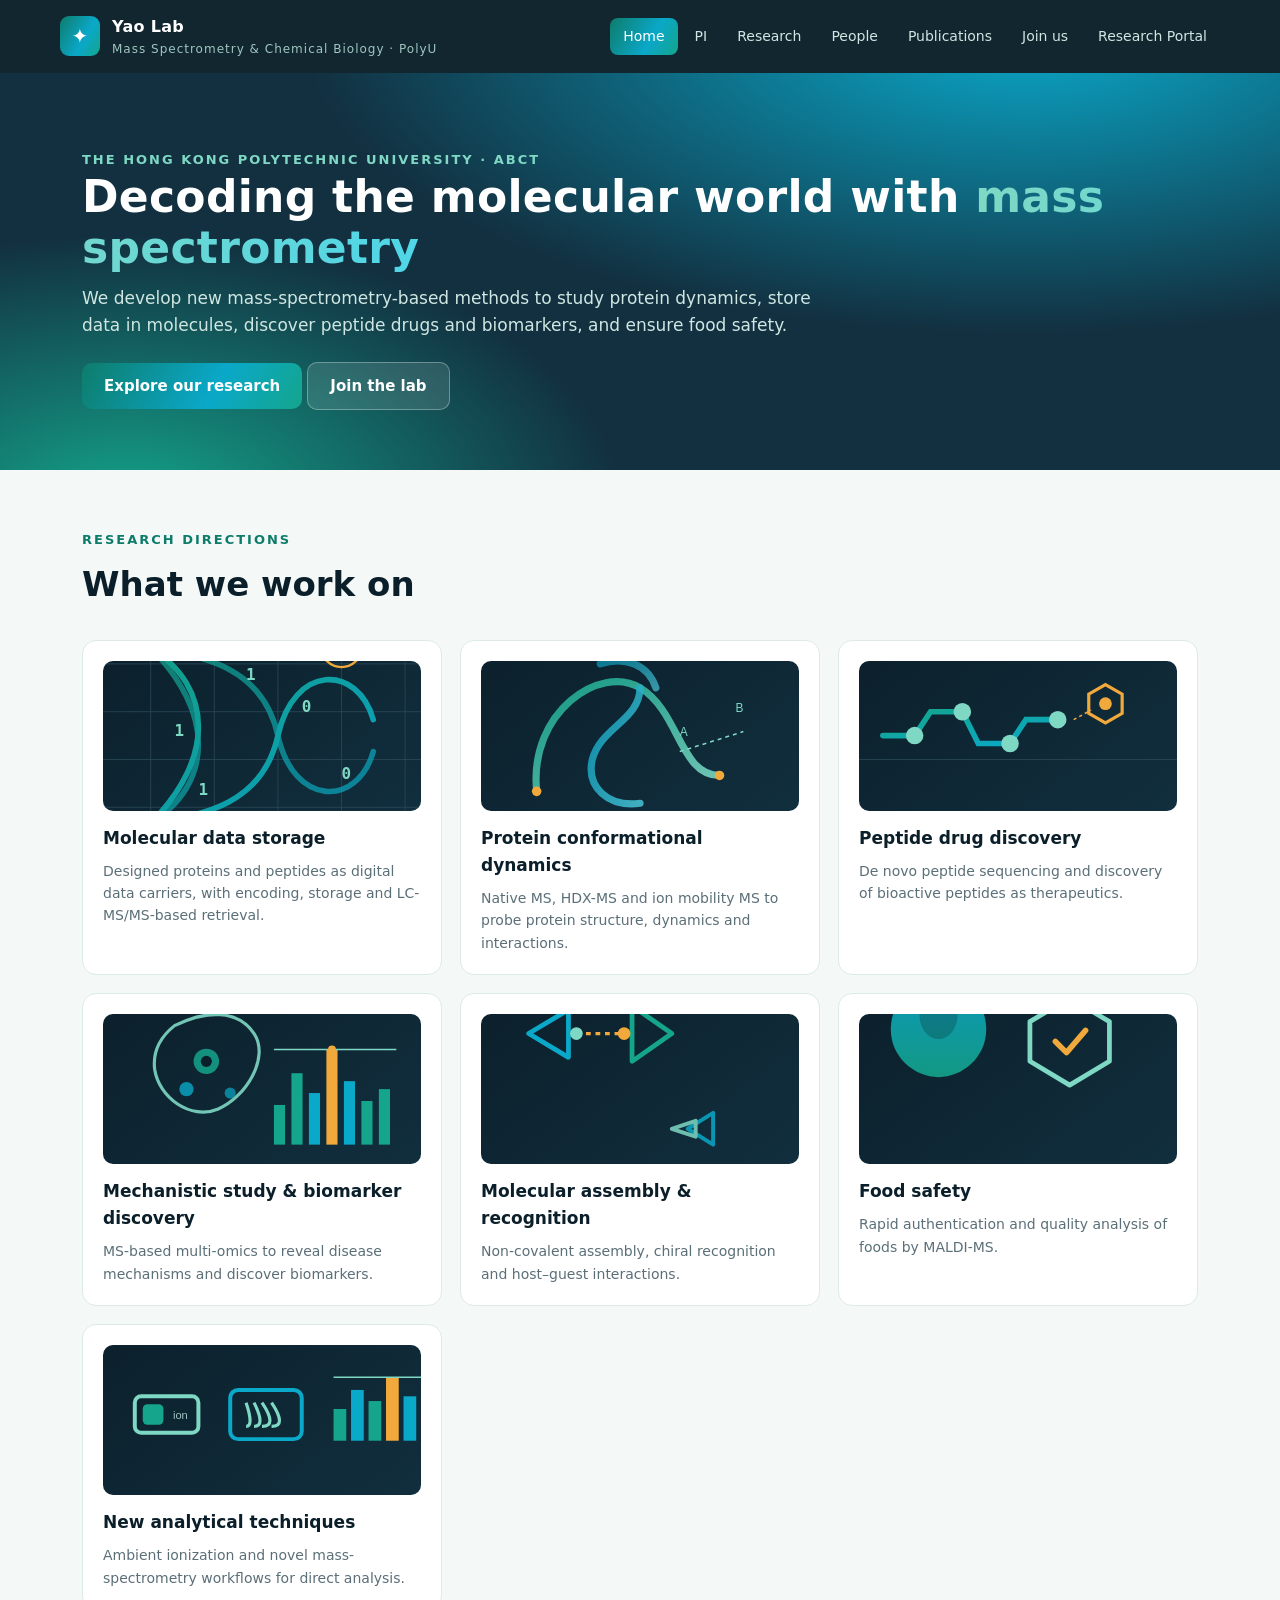
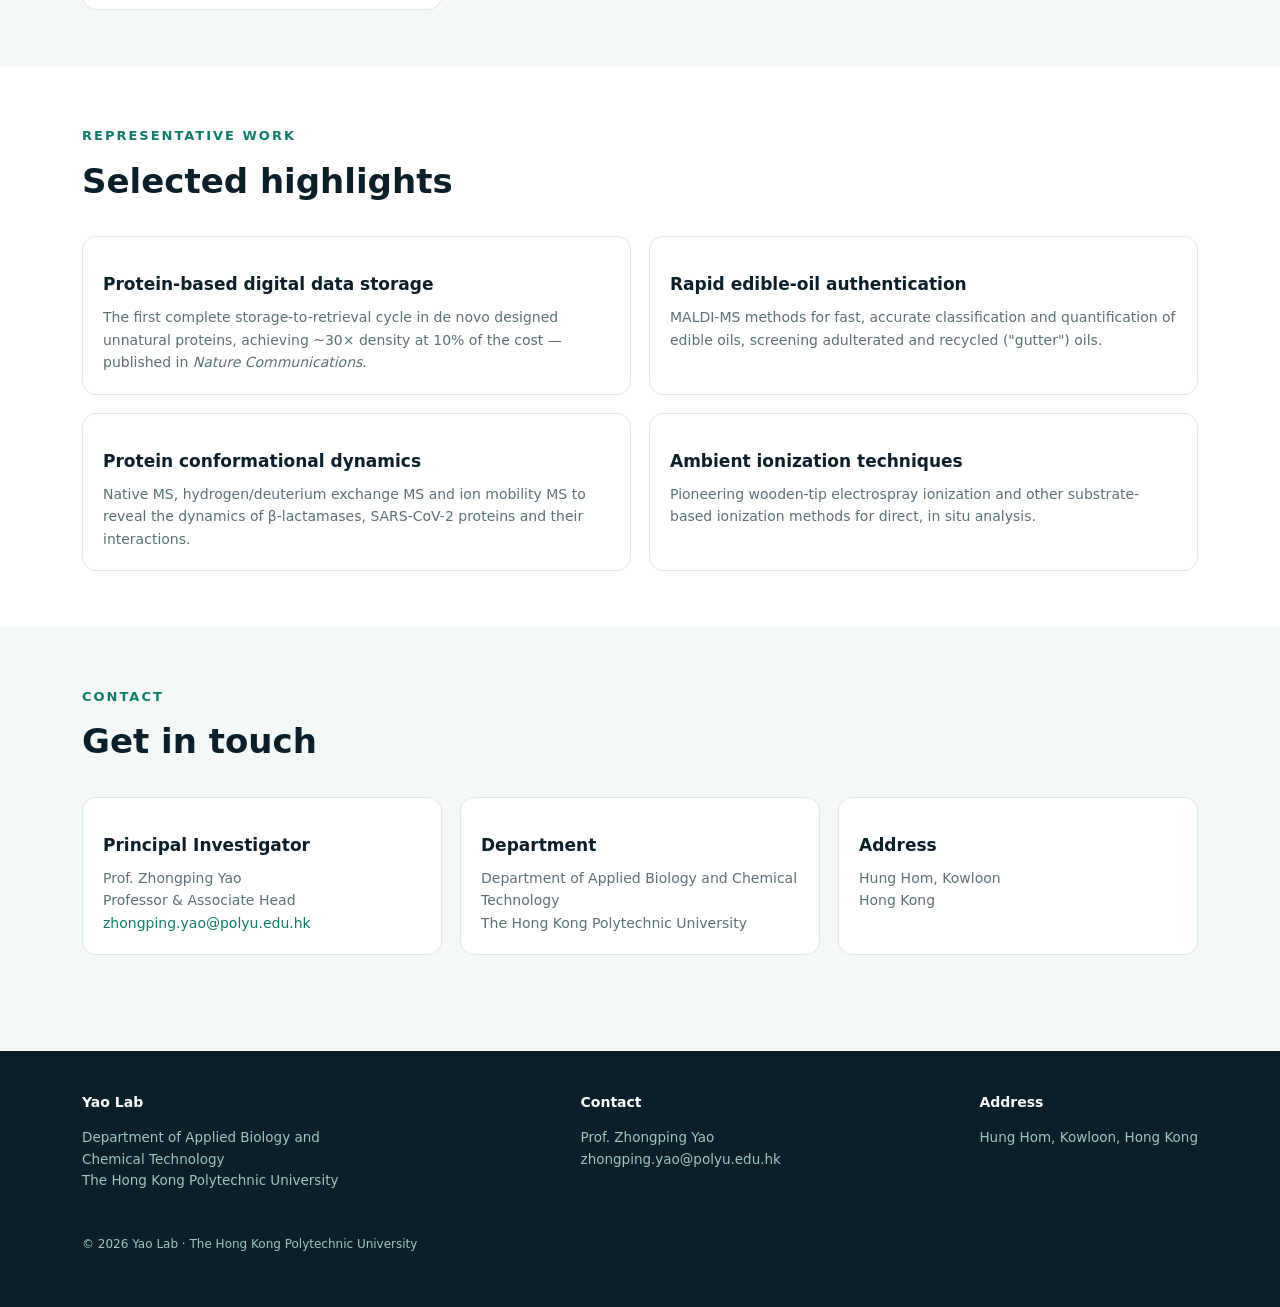
==== index.html @ 65d8ea74 "Initial commit: Yao Lab group website Static site with 7 pages (Home, PI, Research, People, Publicat" ====
<!DOCTYPE html>
<html lang="en">
<head>
<meta charset="UTF-8">
<meta name="viewport" content="width=device-width, initial-scale=1.0">
<title>Yao Lab — Mass Spectrometry &amp; Chemical Biology | PolyU</title>
<meta name="description" content="Research group of Prof. Zhongping Yao, Department of Applied Biology and Chemical Technology, The Hong Kong Polytechnic University.">
<link rel="stylesheet" href="assets/style.css">
</head>
<body>
<header class="site-header">
  <div class="wrap nav">
    <a class="brand" href="index.html">
      <span class="logo">✦</span>
      <span>Yao Lab<span class="sub">Mass Spectrometry &amp; Chemical Biology · PolyU</span></span>
    </a>
    <button class="nav-toggle" aria-label="Menu">☰</button>
    <nav class="nav-links">
      <a href="index.html">Home</a>
      <a href="pi.html">PI</a>
      <a href="research.html">Research</a>
      <a href="people.html">People</a>
      <a href="publications.html">Publications</a>
      <a href="join.html">Join us</a>
      <a href="portal.html">Research Portal</a>
    </nav>
  </div>
</header>

<section class="hero">
  <div class="wrap">
    <p class="sec-head" style="margin:0"><span class="kicker" style="color:#7fd8c4">The Hong Kong Polytechnic University · ABCT</span></p>
    <h1>Decoding the molecular world with <span>mass spectrometry</span></h1>
    <p>We develop new mass-spectrometry-based methods to study protein dynamics, store data in molecules, discover peptide drugs and biomarkers, and ensure food safety.</p>
    <a class="btn" href="research.html">Explore our research</a>
    <a class="btn ghost" href="join.html">Join the lab</a>
  </div>
</section>

<section>
  <div class="wrap">
    <div class="sec-head">
      <span class="kicker">Research directions</span>
      <h2>What we work on</h2>
    </div>
    <div class="grid g3" id="topics"></div>
  </div>
</section>

<section style="background:#fff">
  <div class="wrap">
    <div class="sec-head">
      <span class="kicker">Representative work</span>
      <h2>Selected highlights</h2>
    </div>
    <div class="grid g2">
      <div class="card">
        <h3>Protein-based digital data storage</h3>
        <p>The first complete storage-to-retrieval cycle in de novo designed unnatural proteins, achieving ~30× density at 10% of the cost — published in <em>Nature Communications</em>.</p>
      </div>
      <div class="card">
        <h3>Rapid edible-oil authentication</h3>
        <p>MALDI-MS methods for fast, accurate classification and quantification of edible oils, screening adulterated and recycled ("gutter") oils.</p>
      </div>
      <div class="card">
        <h3>Protein conformational dynamics</h3>
        <p>Native MS, hydrogen/deuterium exchange MS and ion mobility MS to reveal the dynamics of β-lactamases, SARS-CoV-2 proteins and their interactions.</p>
      </div>
      <div class="card">
        <h3>Ambient ionization techniques</h3>
        <p>Pioneering wooden-tip electrospray ionization and other substrate-based ionization methods for direct, in situ analysis.</p>
      </div>
    </div>
  </div>
</section>

<section>
  <div class="wrap">
    <div class="sec-head">
      <span class="kicker">Contact</span>
      <h2>Get in touch</h2>
    </div>
    <div class="grid g3">
      <div class="card">
        <h3>Principal Investigator</h3>
        <p>Prof. Zhongping Yao<br>
          Professor &amp; Associate Head<br>
          <a href="mailto:zhongping.yao@polyu.edu.hk">zhongping.yao@polyu.edu.hk</a></p>
      </div>
      <div class="card">
        <h3>Department</h3>
        <p>Department of Applied Biology and Chemical Technology<br>The Hong Kong Polytechnic University</p>
      </div>
      <div class="card">
        <h3>Address</h3>
        <p>Hung Hom, Kowloon<br>Hong Kong</p>
      </div>
    </div>
  </div>
</section>

<footer class="site-footer">
  <div class="wrap">
    <div class="col">
      <h4>Yao Lab</h4>
      <p>Department of Applied Biology and Chemical Technology<br>The Hong Kong Polytechnic University</p>
    </div>
    <div class="col">
      <h4>Contact</h4>
      <p>Prof. Zhongping Yao<br><a href="mailto:zhongping.yao@polyu.edu.hk">zhongping.yao@polyu.edu.hk</a></p>
    </div>
    <div class="col">
      <h4>Address</h4>
      <p>Hung Hom, Kowloon, Hong Kong</p>
    </div>
  </div>
  <div class="wrap" style="margin-top:18px;justify-content:flex-start"><p style="font-size:12px">© <span class="year"></span> Yao Lab · The Hong Kong Polytechnic University</p></div>
</footer>

<script src="assets/main.js"></script>
<script>
const TOPICS = [
  {img:"assets/img/molecular-data-storage.svg", t:"Molecular data storage", d:"Designed proteins and peptides as digital data carriers, with encoding, storage and LC-MS/MS-based retrieval."},
  {img:"assets/img/protein-dynamics.svg", t:"Protein conformational dynamics", d:"Native MS, HDX-MS and ion mobility MS to probe protein structure, dynamics and interactions."},
  {img:"assets/img/peptide-drug.svg", t:"Peptide drug discovery", d:"De novo peptide sequencing and discovery of bioactive peptides as therapeutics."},
  {img:"assets/img/biomarker.svg", t:"Mechanistic study & biomarker discovery", d:"MS-based multi-omics to reveal disease mechanisms and discover biomarkers."},
  {img:"assets/img/molecular-assembly.svg", t:"Molecular assembly & recognition", d:"Non-covalent assembly, chiral recognition and host–guest interactions."},
  {img:"assets/img/food-safety.svg", t:"Food safety", d:"Rapid authentication and quality analysis of foods by MALDI-MS."},
  {img:"assets/img/analytical-techniques.svg", t:"New analytical techniques", d:"Ambient ionization and novel mass-spectrometry workflows for direct analysis."}
];
document.getElementById('topics').innerHTML = TOPICS.map(x=>
  '<div class="card"><div class="icon"><img src="'+x.img+'" alt="'+x.t+'" style="width:100%;height:100%;object-fit:cover"></div><h3>'+x.t+'</h3><p>'+x.d+'</p></div>'
).join('');
</script>
</body>
</html>
---- assets/style.css ----
:root{
  --ink:#0b1f2a;
  --ink-2:#123040;
  --teal:#0e7c6b;
  --teal-2:#14a58c;
  --cyan:#0aa8c9;
  --mint:#7fd8c4;
  --bg:#f4f9f8;
  --card:#ffffff;
  --line:#dcebe7;
  --muted:#5b6f78;
  --accent:#f2a93b;
  --grad:linear-gradient(120deg,#0e7c6b 0%,#0aa8c9 60%,#14a58c 100%);
}
*{box-sizing:border-box}
html{scroll-behavior:smooth}
body{margin:0;font-family:"Inter","Segoe UI","PingFang SC","Microsoft YaHei",system-ui,-apple-system,sans-serif;color:var(--ink);background:var(--bg);line-height:1.6}
a{color:var(--teal);text-decoration:none}
a:hover{color:var(--teal-2)}
.wrap{max-width:1160px;margin:0 auto;padding:0 22px}

/* Header / nav */
.site-header{background:rgba(11,31,42,.97);color:#fff;position:sticky;top:0;z-index:50;backdrop-filter:blur(6px)}
.nav{display:flex;align-items:center;justify-content:space-between;gap:18px;padding:14px 0}
.brand{display:flex;align-items:center;gap:12px;color:#fff;font-weight:700;letter-spacing:.3px}
.brand .logo{width:40px;height:40px;border-radius:9px;background:var(--grad);display:grid;place-items:center;font-size:20px}
.brand .sub{display:block;font-weight:400;font-size:12px;color:#9fc6c0;letter-spacing:1px}
.nav-links{display:flex;gap:4px;flex-wrap:wrap;align-items:center}
.nav-links a{color:#cfe6e2;padding:7px 13px;border-radius:8px;font-size:14px;font-weight:500}
.nav-links a:hover{background:rgba(255,255,255,.08);color:#fff}
.nav-links a.active{background:var(--grad);color:#fff}
.nav-toggle{display:none;background:none;border:0;color:#fff;font-size:26px;cursor:pointer}

/* Hero */
.hero{position:relative;overflow:hidden;background:radial-gradient(1200px 500px at 80% -10%,#0aa8c9 0%,transparent 60%),radial-gradient(900px 500px at 10% 110%,#14a58c 0%,transparent 55%),var(--ink-2);color:#fff;padding:72px 0 60px}
.hero .wrap{position:relative;z-index:2}
.hero h1{font-size:clamp(28px,4vw,44px);margin:0 0 12px;line-height:1.15;letter-spacing:.3px}
.hero h1 span{background:linear-gradient(90deg,#7fd8c4,#4fd6e8);-webkit-background-clip:text;background-clip:text;color:transparent}
.hero p{max-width:760px;font-size:17px;color:#cfe6e2;margin:0 0 22px}
.btn{display:inline-block;background:var(--grad);color:#fff;padding:11px 22px;border-radius:10px;font-weight:600;font-size:15px}
.btn:hover{filter:brightness(1.06);color:#fff}
.btn.ghost{background:rgba(255,255,255,.12);border:1px solid rgba(255,255,255,.3)}
.hero-grid{position:absolute;inset:0;opacity:.18;pointer-events:none}

/* Sections */
section{padding:56px 0}
.sec-head{margin-bottom:28px}
.sec-head .kicker{color:var(--teal);font-weight:700;letter-spacing:2px;font-size:13px;text-transform:uppercase}
.sec-head h2{font-size:clamp(24px,3vw,34px);margin:6px 0 8px}
.sec-head p{color:var(--muted);max-width:720px}

/* Cards */
.grid{display:grid;gap:18px}
.g2{grid-template-columns:repeat(2,1fr)}
.g3{grid-template-columns:repeat(3,1fr)}
.g4{grid-template-columns:repeat(4,1fr)}
.card{background:var(--card);border:1px solid var(--line);border-radius:14px;padding:20px;transition:transform .15s,box-shadow .15s}
.card:hover{transform:translateY(-3px);box-shadow:0 12px 28px rgba(14,124,107,.10)}
.card h3{margin:14px 0 8px;font-size:17px}
.card p{color:var(--muted);font-size:14px;margin:0}
.card .icon{width:100%;height:150px;border-radius:10px;overflow:hidden;background:linear-gradient(135deg,#eaf6f3,#e7f4fa)}
.card .icon svg{width:100%;height:100%}
.tag{display:inline-block;font-size:12px;padding:3px 10px;border-radius:999px;background:#e7f4f0;color:var(--teal);font-weight:600}

/* Person cards */
.person{background:var(--card);border:1px solid var(--line);border-radius:14px;padding:18px;text-align:center}
.person .avatar{width:96px;height:96px;margin:0 auto 12px;border-radius:50%;background:linear-gradient(135deg,#0e7c6b,#0aa8c9);color:#fff;display:grid;place-items:center;font-size:30px;font-weight:700;overflow:hidden}
.person .avatar img{width:100%;height:100%;object-fit:cover}
.person h3{margin:0;font-size:15.5px}
.person .role{color:var(--teal);font-size:13px;font-weight:600;margin:3px 0 8px}
.person .bio{color:var(--muted);font-size:13px;margin-bottom:10px}
.person .meta a{display:inline-block;font-size:12.5px;margin:0 4px}

/* Publications list */
.pub{border-left:3px solid var(--teal);padding:10px 0 10px 18px;margin-bottom:6px}
.pub .yr{color:var(--teal);font-weight:700;font-size:13px}
.pub .title{font-weight:600;font-size:15px;color:var(--ink)}
.pub .authors{color:var(--muted);font-size:13px}
.pub .j{font-size:13px;color:var(--muted);font-style:italic}
.pub .j b{color:var(--teal);font-style:normal}

/* Tables & forms */
table{width:100%;border-collapse:collapse}
th,td{padding:10px 12px;border-bottom:1px solid var(--line);text-align:left;font-size:14px}
th{color:var(--muted);font-weight:600;font-size:12.5px;text-transform:uppercase;letter-spacing:.5px}
.form-card{max-width:640px}
.field{margin-bottom:16px}
.field label{display:block;font-weight:600;font-size:13.5px;margin-bottom:6px}
.field input,.field textarea,.field select{width:100%;padding:10px 12px;border:1px solid var(--line);border-radius:9px;font-size:14px;font-family:inherit}
.field textarea{min-height:110px}

/* Portal gate */
.gate{max-width:560px;margin:40px auto;text-align:center;background:var(--card);border:1px solid var(--line);border-radius:18px;padding:44px 30px}
.gate .lock{font-size:46px;margin-bottom:10px}
.gate h2{margin:0 0 8px}
.gate p{color:var(--muted)}

/* Footer */
.site-footer{background:var(--ink);color:#9fc6c0;padding:40px 0;margin-top:40px}
.site-footer .wrap{display:flex;flex-wrap:wrap;gap:28px;justify-content:space-between}
.site-footer h4{color:#fff;margin:0 0 8px;font-size:14px}
.site-footer p,.site-footer a{font-size:13.5px;color:#9fc6c0}
.site-footer a:hover{color:#fff}
.site-footer .col{max-width:300px}

@media(max-width:820px){
  .g2,.g3,.g4{grid-template-columns:1fr}
  .nav-links{display:none;flex-direction:column;align-items:stretch;width:100%;padding:10px 0}
  .nav-links.open{display:flex}
  .nav-toggle{display:block}
}
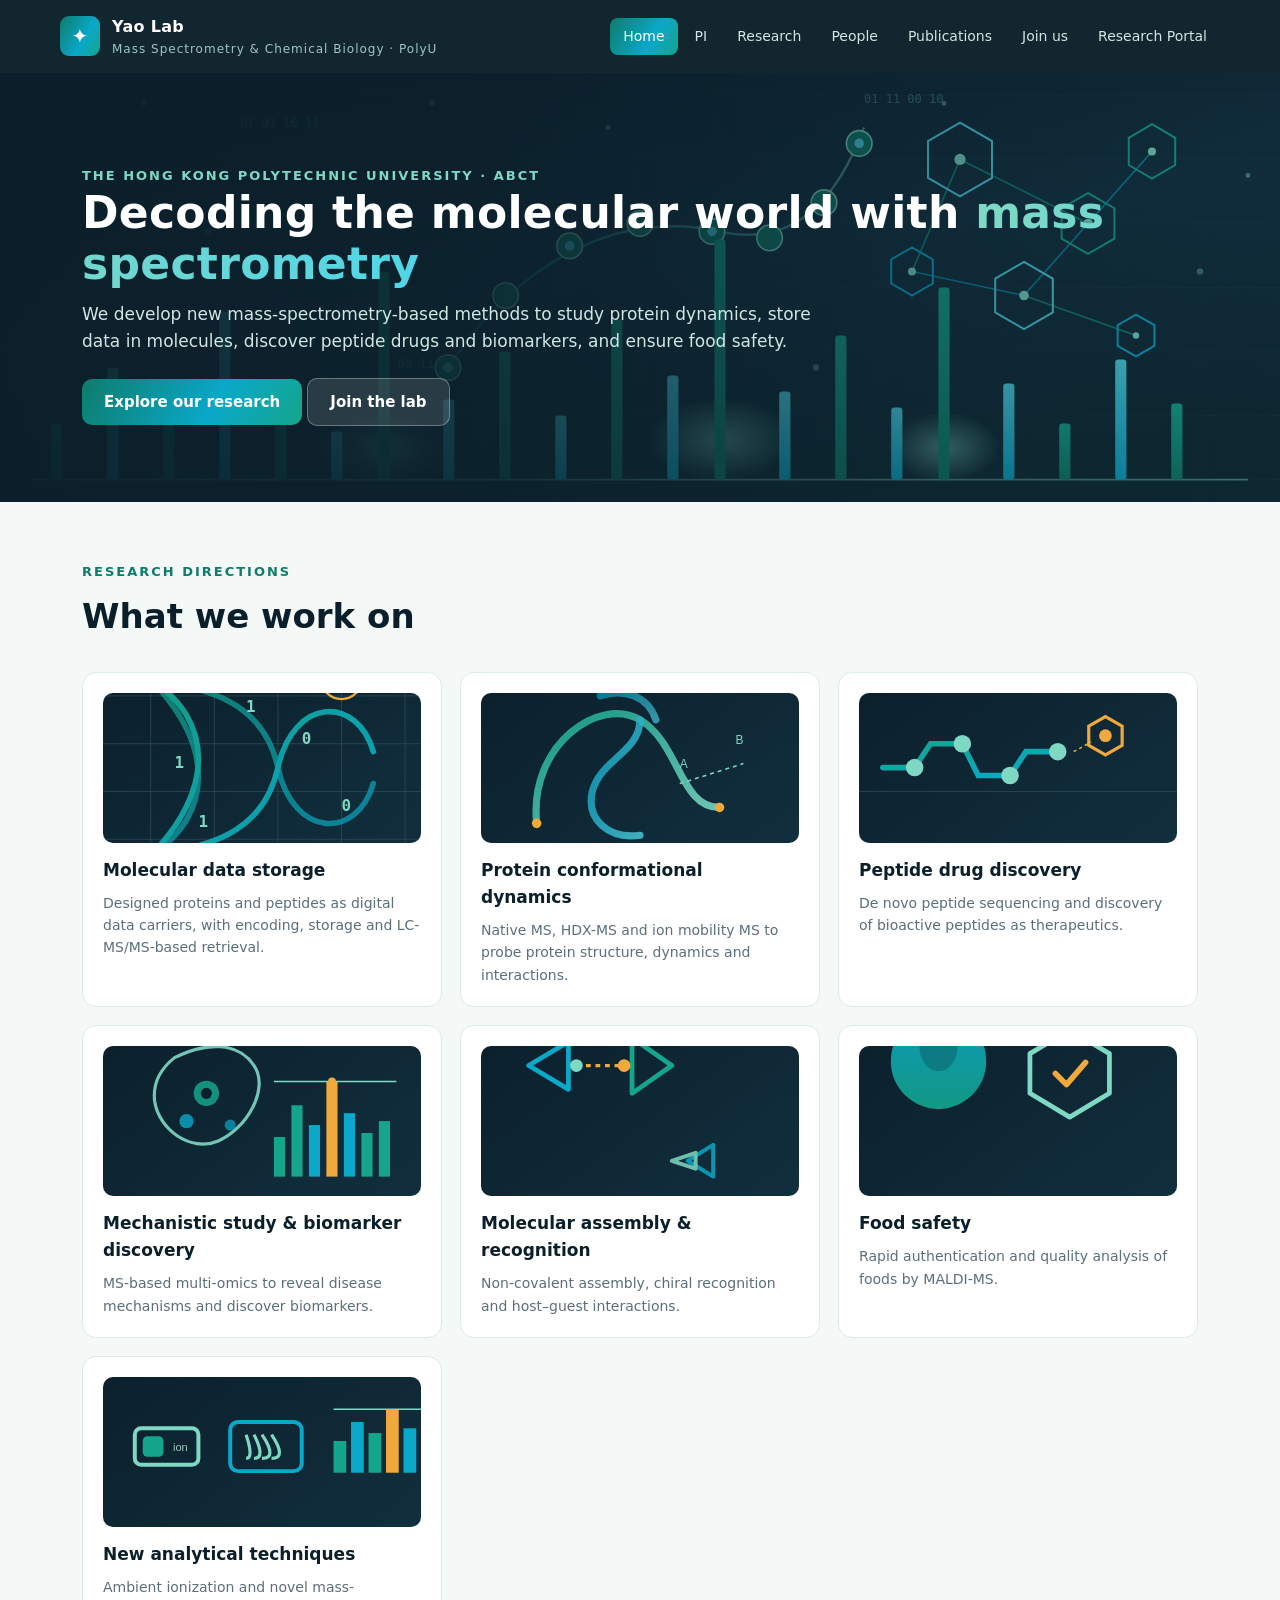
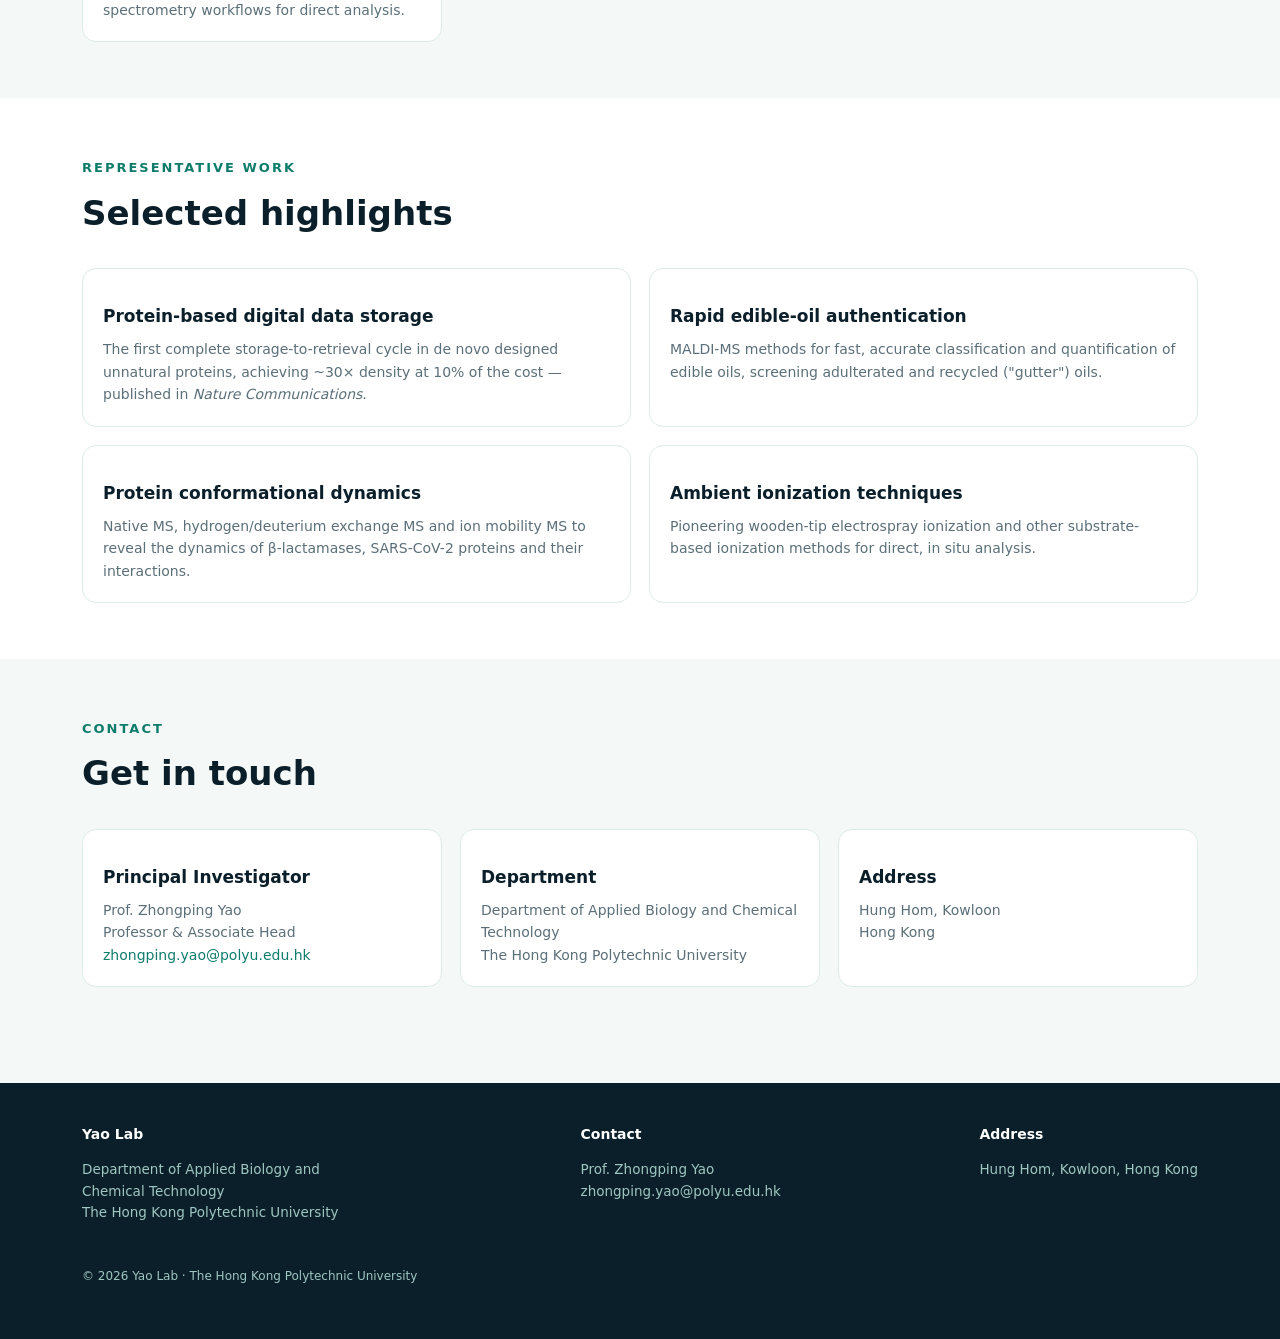
==== commit a81ca6ee: "Add hero banner, request-access form, and portal file management" ====
--- a/index.html
+++ b/index.html
@@ -28,6 +28,7 @@
 </header>
 
 <section class="hero">
+  <div class="hero-banner" aria-hidden="true"></div>
   <div class="wrap">
     <p class="sec-head" style="margin:0"><span class="kicker" style="color:#7fd8c4">The Hong Kong Polytechnic University · ABCT</span></p>
     <h1>Decoding the molecular world with <span>mass spectrometry</span></h1>
@@ -132,5 +133,6 @@
   '<div class="card"><div class="icon"><img src="'+x.img+'" alt="'+x.t+'" style="width:100%;height:100%;object-fit:cover"></div><h3>'+x.t+'</h3><p>'+x.d+'</p></div>'
 ).join('');
 </script>
+<script src="assets/identity.js"></script>
 </body>
 </html>
--- a/assets/style.css
+++ b/assets/style.css
@@ -32,7 +32,9 @@
 .nav-toggle{display:none;background:none;border:0;color:#fff;font-size:26px;cursor:pointer}
 
 /* Hero */
-.hero{position:relative;overflow:hidden;background:radial-gradient(1200px 500px at 80% -10%,#0aa8c9 0%,transparent 60%),radial-gradient(900px 500px at 10% 110%,#14a58c 0%,transparent 55%),var(--ink-2);color:#fff;padding:72px 0 60px}
+.hero{position:relative;overflow:hidden;background:var(--ink-2);color:#fff;padding:88px 0 76px}
+.hero-banner{position:absolute;inset:0;background:url('img/hero-banner.svg') center/cover no-repeat;pointer-events:none}
+.hero-banner::after{content:'';position:absolute;inset:0;background:linear-gradient(90deg,rgba(11,31,42,.95) 0%,rgba(11,31,42,.84) 38%,rgba(11,31,42,.42) 72%,rgba(11,31,42,.2) 100%)}
 .hero .wrap{position:relative;z-index:2}
 .hero h1{font-size:clamp(28px,4vw,44px);margin:0 0 12px;line-height:1.15;letter-spacing:.3px}
 .hero h1 span{background:linear-gradient(90deg,#7fd8c4,#4fd6e8);-webkit-background-clip:text;background-clip:text;color:transparent}
@@ -95,6 +97,16 @@
 .gate h2{margin:0 0 8px}
 .gate p{color:var(--muted)}
 
+/* Portal files */
+.fsection{margin-bottom:26px}
+.fsection h3{font-size:17px;margin:0 0 12px;color:var(--ink)}
+.fsection .fen{color:var(--muted);font-weight:400;font-size:.85em}
+.fitem{display:flex;align-items:center;gap:12px;flex-wrap:wrap;padding:12px 16px;border:1px solid var(--line);border-radius:10px;margin-bottom:8px;background:var(--card)}
+.fitem .ftitle{font-weight:600;color:var(--teal)}
+.fitem .fname{font-size:12px;color:var(--muted);background:#eef5f3;padding:2px 8px;border-radius:999px}
+.fitem .fdesc{width:100%;margin:4px 0 0;font-size:13px;color:var(--muted)}
+.fempty{color:var(--muted);font-size:13px}
+
 /* Footer */
 .site-footer{background:var(--ink);color:#9fc6c0;padding:40px 0;margin-top:40px}
 .site-footer .wrap{display:flex;flex-wrap:wrap;gap:28px;justify-content:space-between}
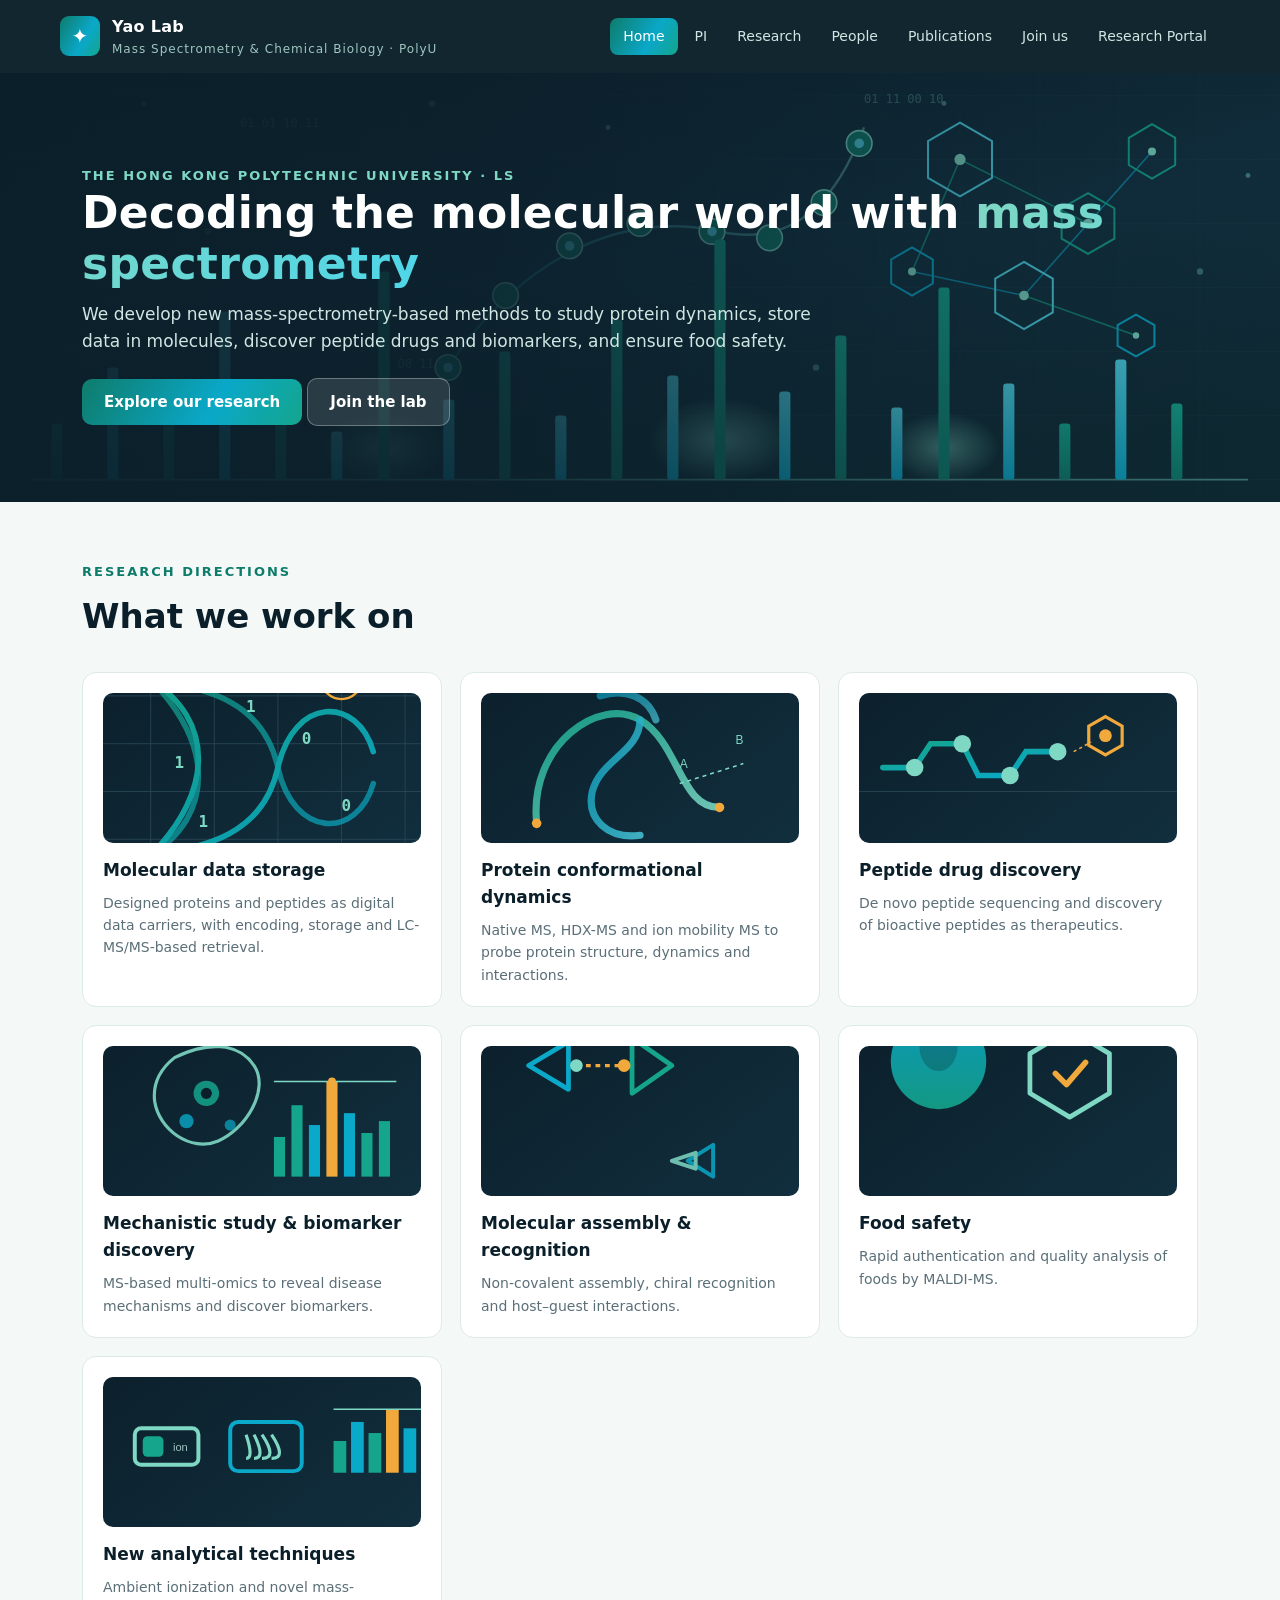
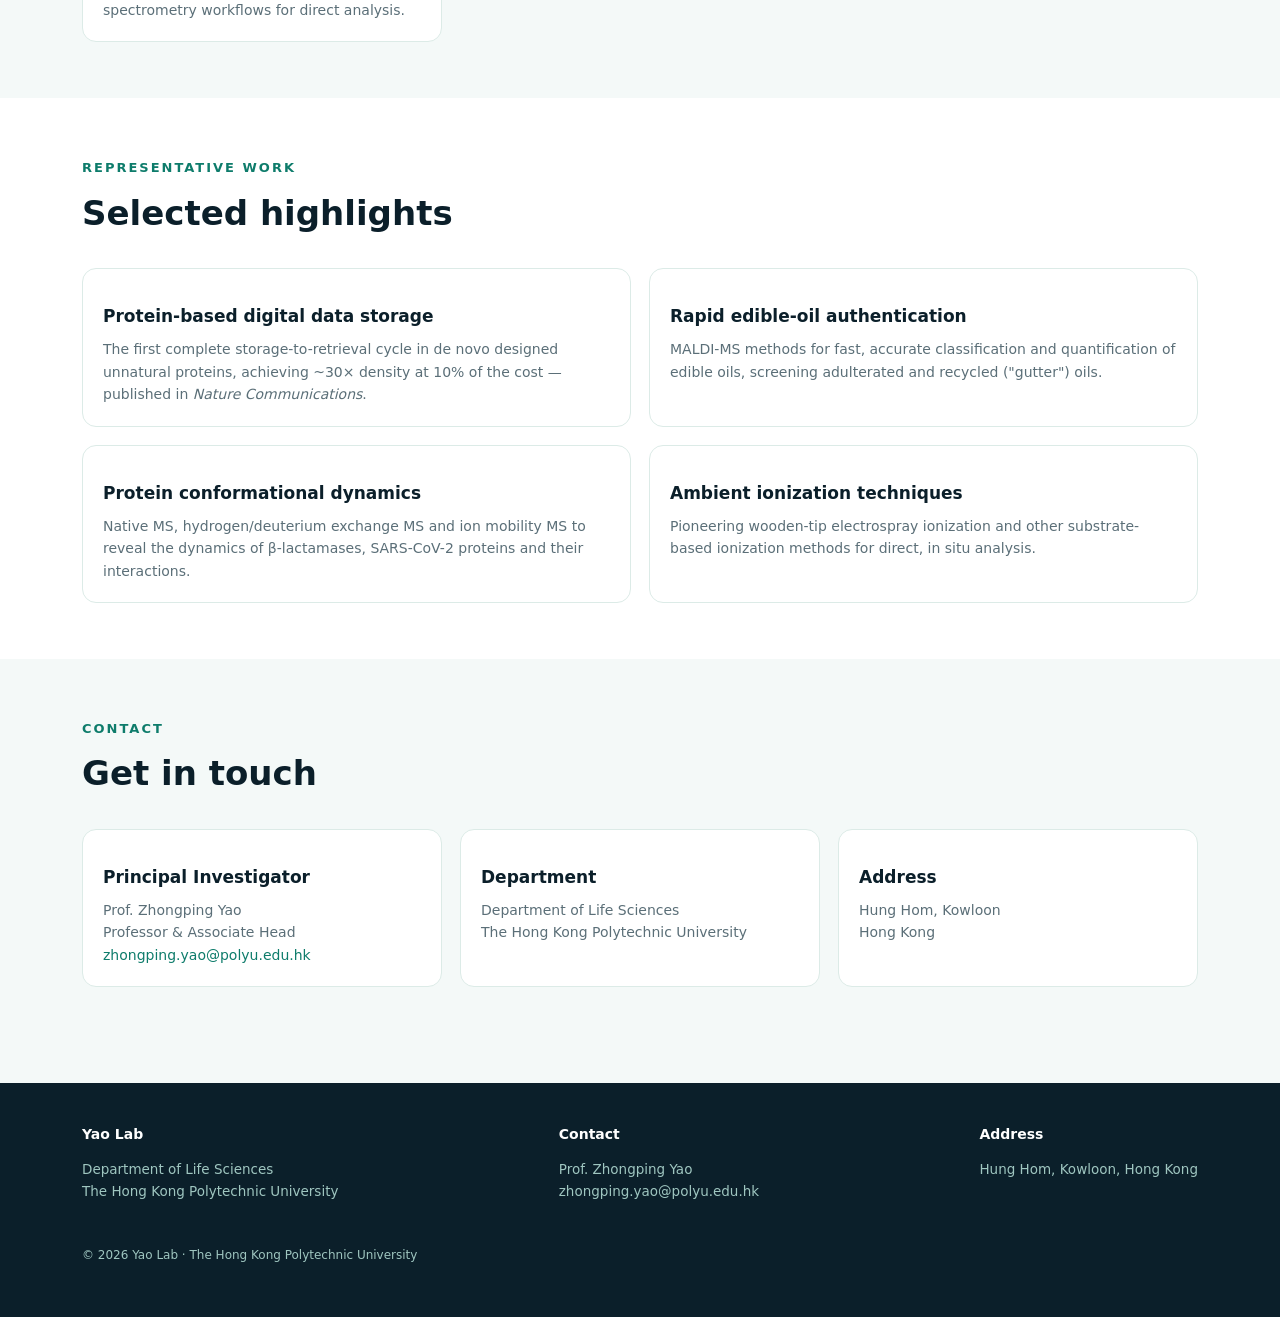
==== commit 6fd2a379: "Rename department to Life Sciences and link Google Scholar" ====
--- a/index.html
+++ b/index.html
@@ -4,7 +4,7 @@
 <meta charset="UTF-8">
 <meta name="viewport" content="width=device-width, initial-scale=1.0">
 <title>Yao Lab — Mass Spectrometry &amp; Chemical Biology | PolyU</title>
-<meta name="description" content="Research group of Prof. Zhongping Yao, Department of Applied Biology and Chemical Technology, The Hong Kong Polytechnic University.">
+<meta name="description" content="Research group of Prof. Zhongping Yao, Department of Life Sciences, The Hong Kong Polytechnic University.">
 <link rel="stylesheet" href="assets/style.css">
 </head>
 <body>
@@ -30,7 +30,7 @@
 <section class="hero">
   <div class="hero-banner" aria-hidden="true"></div>
   <div class="wrap">
-    <p class="sec-head" style="margin:0"><span class="kicker" style="color:#7fd8c4">The Hong Kong Polytechnic University · ABCT</span></p>
+    <p class="sec-head" style="margin:0"><span class="kicker" style="color:#7fd8c4">The Hong Kong Polytechnic University · LS</span></p>
     <h1>Decoding the molecular world with <span>mass spectrometry</span></h1>
     <p>We develop new mass-spectrometry-based methods to study protein dynamics, store data in molecules, discover peptide drugs and biomarkers, and ensure food safety.</p>
     <a class="btn" href="research.html">Explore our research</a>
@@ -90,7 +90,7 @@
       </div>
       <div class="card">
         <h3>Department</h3>
-        <p>Department of Applied Biology and Chemical Technology<br>The Hong Kong Polytechnic University</p>
+        <p>Department of Life Sciences<br>The Hong Kong Polytechnic University</p>
       </div>
       <div class="card">
         <h3>Address</h3>
@@ -104,7 +104,7 @@
   <div class="wrap">
     <div class="col">
       <h4>Yao Lab</h4>
-      <p>Department of Applied Biology and Chemical Technology<br>The Hong Kong Polytechnic University</p>
+      <p>Department of Life Sciences<br>The Hong Kong Polytechnic University</p>
     </div>
     <div class="col">
       <h4>Contact</h4>
--- a/assets/style.css
+++ b/assets/style.css
@@ -50,6 +50,12 @@
 .sec-head .kicker{color:var(--teal);font-weight:700;letter-spacing:2px;font-size:13px;text-transform:uppercase}
 .sec-head h2{font-size:clamp(24px,3vw,34px);margin:6px 0 8px}
 .sec-head p{color:var(--muted);max-width:720px}
+.pi-head{display:flex;gap:28px;align-items:center;margin-bottom:28px}
+.pi-head .pi-photo{width:180px;height:180px;border-radius:14px;object-fit:cover;flex-shrink:0;border:1px solid var(--line);box-shadow:0 10px 24px rgba(14,124,107,.14)}
+.pi-head .kicker{color:var(--teal);font-weight:700;letter-spacing:2px;font-size:13px;text-transform:uppercase}
+.pi-head h2{font-size:clamp(24px,3vw,34px);margin:6px 0 8px}
+.pi-head p{color:var(--muted);max-width:720px;margin:0}
+@media(max-width:640px){.pi-head{flex-direction:column;align-items:flex-start}}
 
 /* Cards */
 .grid{display:grid;gap:18px}
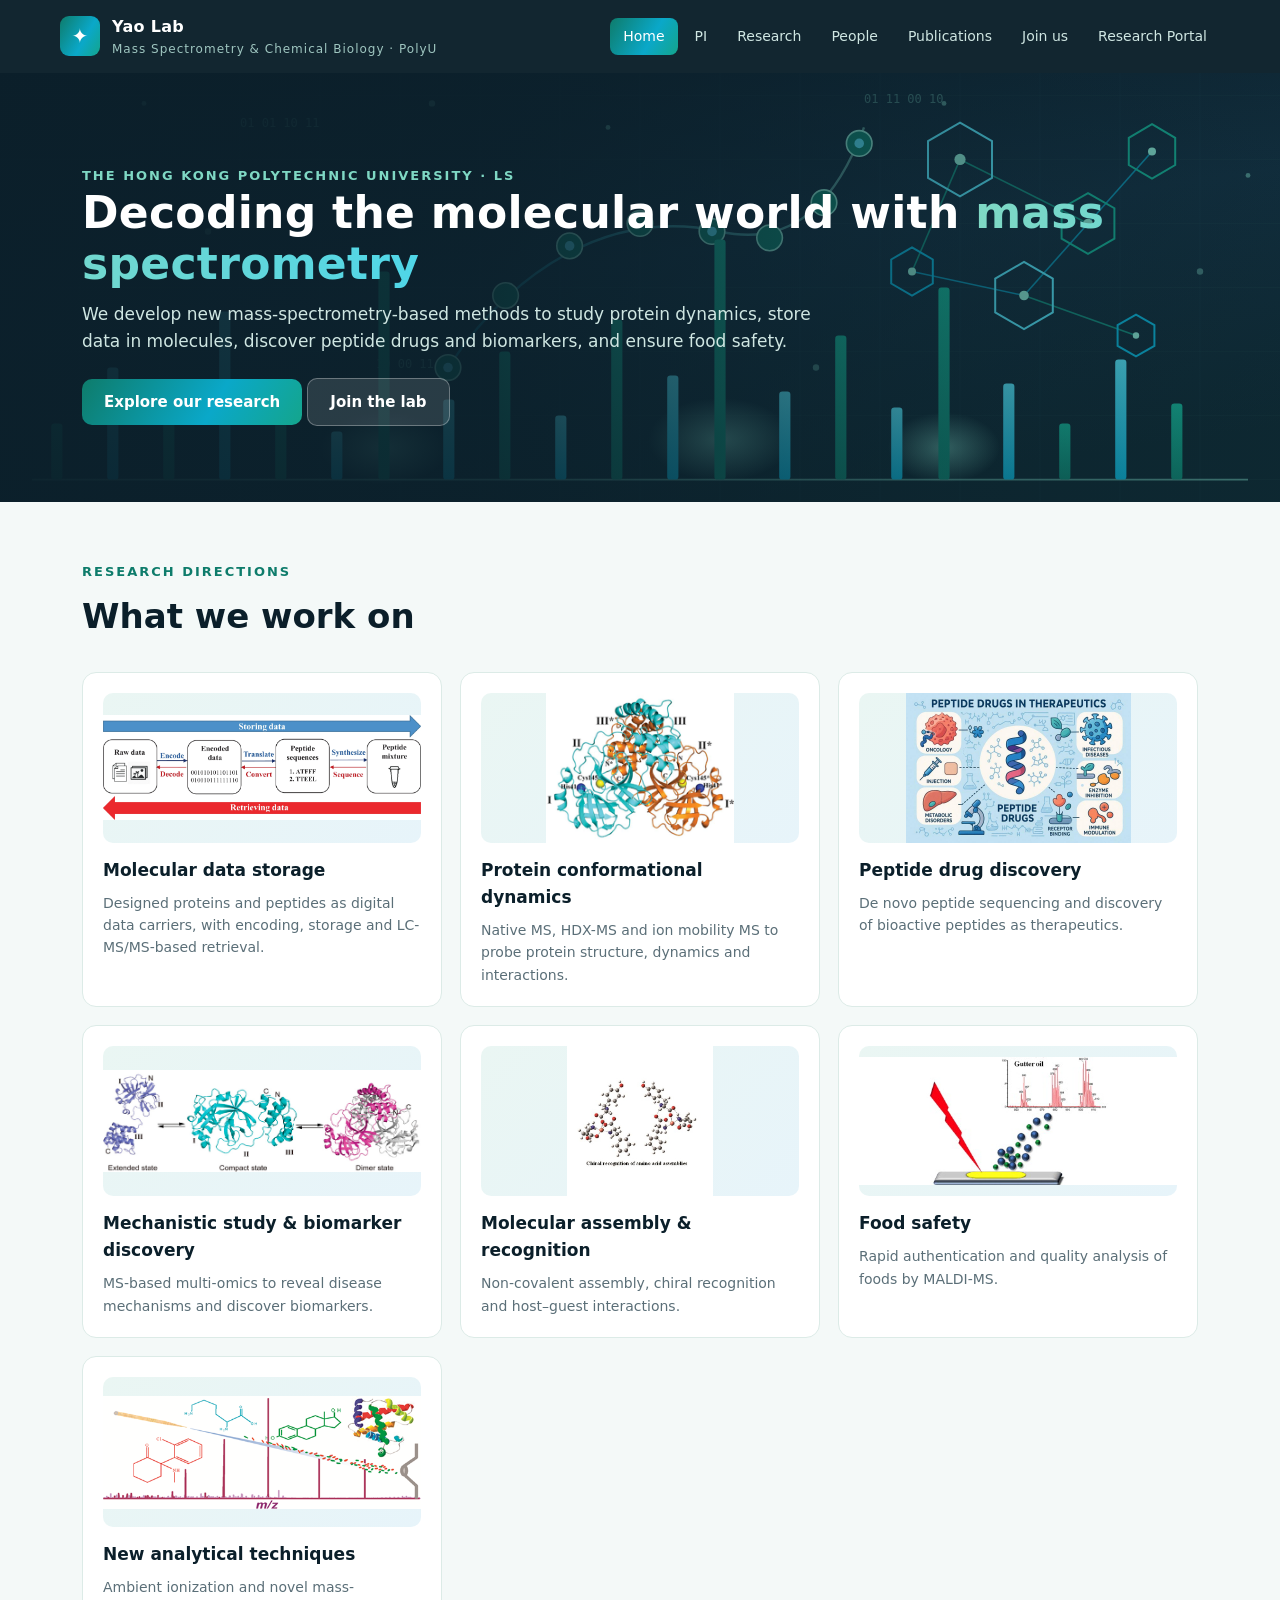
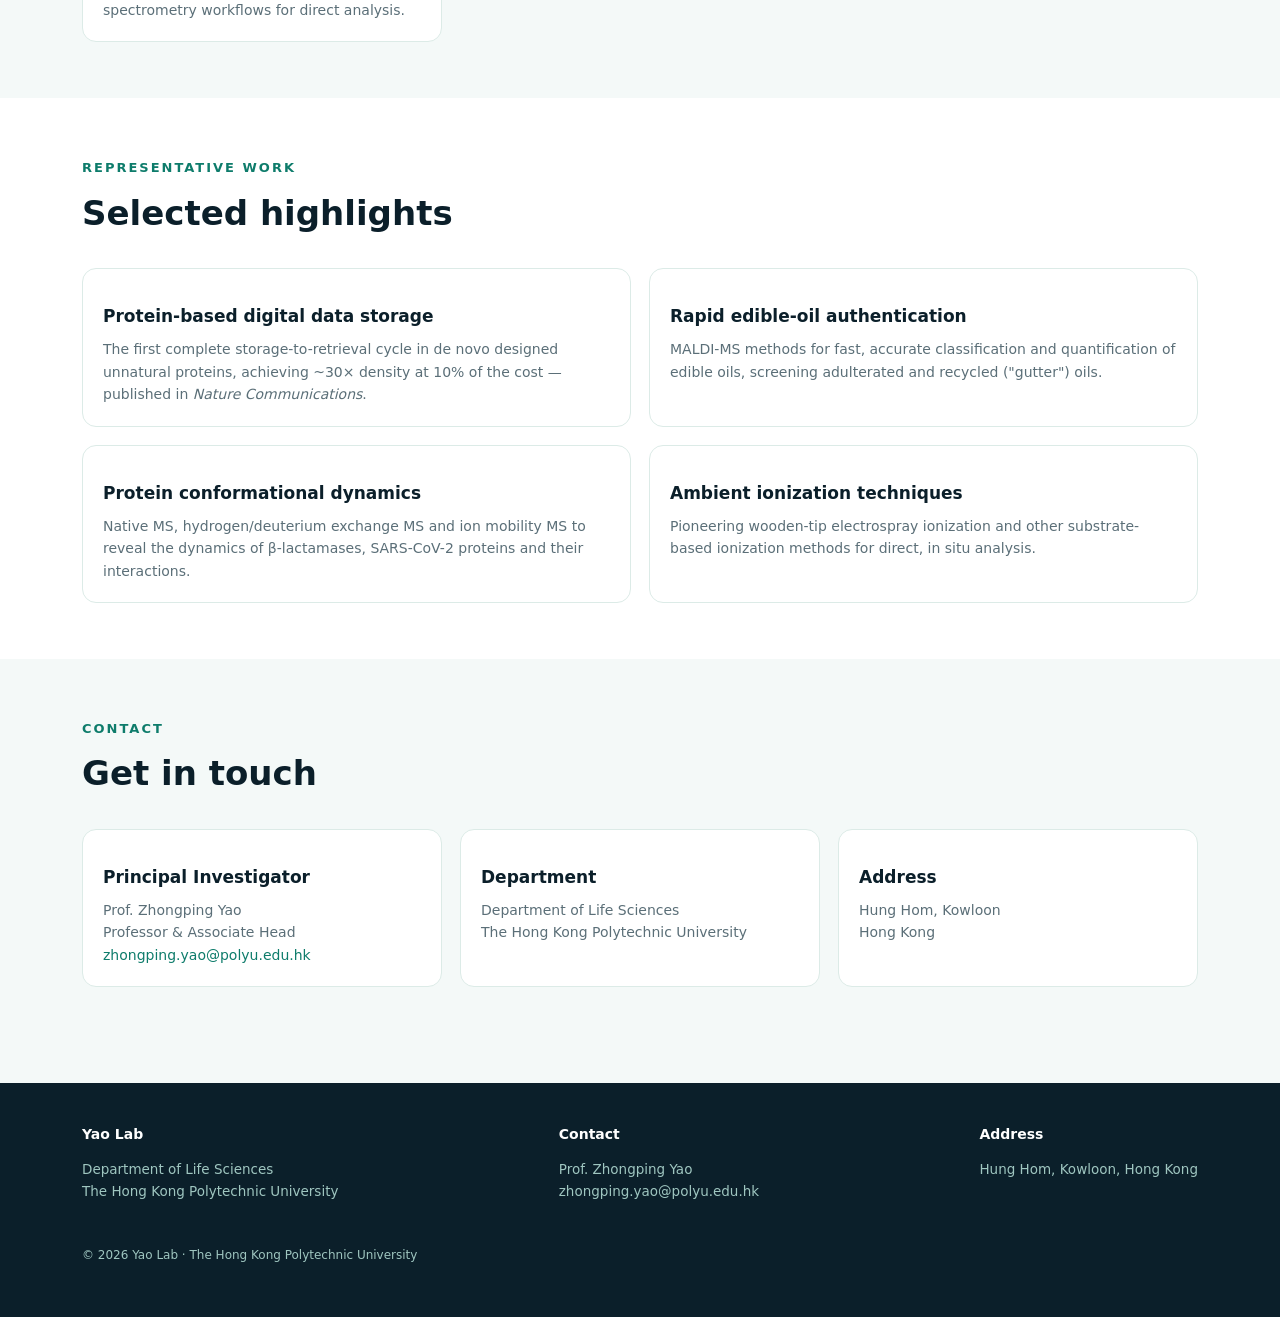
==== commit e1e6e8b3: "Update homepage research direction images Co-authored-by: Copilot <223556219+Copilot@users.noreply.g" ====
--- a/index.html
+++ b/index.html
@@ -121,16 +121,16 @@
 <script src="assets/main.js"></script>
 <script>
 const TOPICS = [
-  {img:"assets/img/molecular-data-storage.svg", t:"Molecular data storage", d:"Designed proteins and peptides as digital data carriers, with encoding, storage and LC-MS/MS-based retrieval."},
-  {img:"assets/img/protein-dynamics.svg", t:"Protein conformational dynamics", d:"Native MS, HDX-MS and ion mobility MS to probe protein structure, dynamics and interactions."},
-  {img:"assets/img/peptide-drug.svg", t:"Peptide drug discovery", d:"De novo peptide sequencing and discovery of bioactive peptides as therapeutics."},
-  {img:"assets/img/biomarker.svg", t:"Mechanistic study & biomarker discovery", d:"MS-based multi-omics to reveal disease mechanisms and discover biomarkers."},
-  {img:"assets/img/molecular-assembly.svg", t:"Molecular assembly & recognition", d:"Non-covalent assembly, chiral recognition and host–guest interactions."},
-  {img:"assets/img/food-safety.svg", t:"Food safety", d:"Rapid authentication and quality analysis of foods by MALDI-MS."},
-  {img:"assets/img/analytical-techniques.svg", t:"New analytical techniques", d:"Ambient ionization and novel mass-spectrometry workflows for direct analysis."}
+  {img:"assets/img/molecular-data-storage.jpg.png", t:"Molecular data storage", d:"Designed proteins and peptides as digital data carriers, with encoding, storage and LC-MS/MS-based retrieval."},
+  {img:"assets/img/protein-dynamics.jpg.png", t:"Protein conformational dynamics", d:"Native MS, HDX-MS and ion mobility MS to probe protein structure, dynamics and interactions."},
+  {img:"assets/img/peptide-drug.jpg.png", t:"Peptide drug discovery", d:"De novo peptide sequencing and discovery of bioactive peptides as therapeutics."},
+  {img:"assets/img/biomarker.jpg.png", t:"Mechanistic study & biomarker discovery", d:"MS-based multi-omics to reveal disease mechanisms and discover biomarkers."},
+  {img:"assets/img/molecular-assembly.jpg.jpeg", t:"Molecular assembly & recognition", d:"Non-covalent assembly, chiral recognition and host–guest interactions."},
+  {img:"assets/img/food-safety.jpg.jpg", t:"Food safety", d:"Rapid authentication and quality analysis of foods by MALDI-MS."},
+  {img:"assets/img/analytical-techniques.jpg.png", t:"New analytical techniques", d:"Ambient ionization and novel mass-spectrometry workflows for direct analysis."}
 ];
 document.getElementById('topics').innerHTML = TOPICS.map(x=>
-  '<div class="card"><div class="icon"><img src="'+x.img+'" alt="'+x.t+'" style="width:100%;height:100%;object-fit:cover"></div><h3>'+x.t+'</h3><p>'+x.d+'</p></div>'
+  '<div class="card"><div class="icon"><img src="'+x.img+'" alt="'+x.t+'"></div><h3>'+x.t+'</h3><p>'+x.d+'</p></div>'
 ).join('');
 </script>
 <script src="assets/identity.js"></script>
--- a/assets/style.css
+++ b/assets/style.css
@@ -67,13 +67,14 @@
 .card h3{margin:14px 0 8px;font-size:17px}
 .card p{color:var(--muted);font-size:14px;margin:0}
 .card .icon{width:100%;height:150px;border-radius:10px;overflow:hidden;background:linear-gradient(135deg,#eaf6f3,#e7f4fa)}
-.card .icon svg{width:100%;height:100%}
+.card .icon img{width:100%;height:100%;object-fit:contain;display:block}
+.card .icon svg{width:100%;height:100%;display:block}
 .tag{display:inline-block;font-size:12px;padding:3px 10px;border-radius:999px;background:#e7f4f0;color:var(--teal);font-weight:600}
 
 /* Person cards */
 .person{background:var(--card);border:1px solid var(--line);border-radius:14px;padding:18px;text-align:center}
-.person .avatar{width:96px;height:96px;margin:0 auto 12px;border-radius:50%;background:linear-gradient(135deg,#0e7c6b,#0aa8c9);color:#fff;display:grid;place-items:center;font-size:30px;font-weight:700;overflow:hidden}
-.person .avatar img{width:100%;height:100%;object-fit:cover}
+.person .avatar{width:110px;margin:0 auto 12px;border-radius:8px;background:linear-gradient(135deg,#0e7c6b,#0aa8c9);color:#fff;display:flex;align-items:center;justify-content:center;font-size:30px;font-weight:700;overflow:hidden;min-height:110px}
+.person .avatar img{width:100%;height:auto;display:block}
 .person h3{margin:0;font-size:15.5px}
 .person .role{color:var(--teal);font-size:13px;font-weight:600;margin:3px 0 8px}
 .person .bio{color:var(--muted);font-size:13px;margin-bottom:10px}
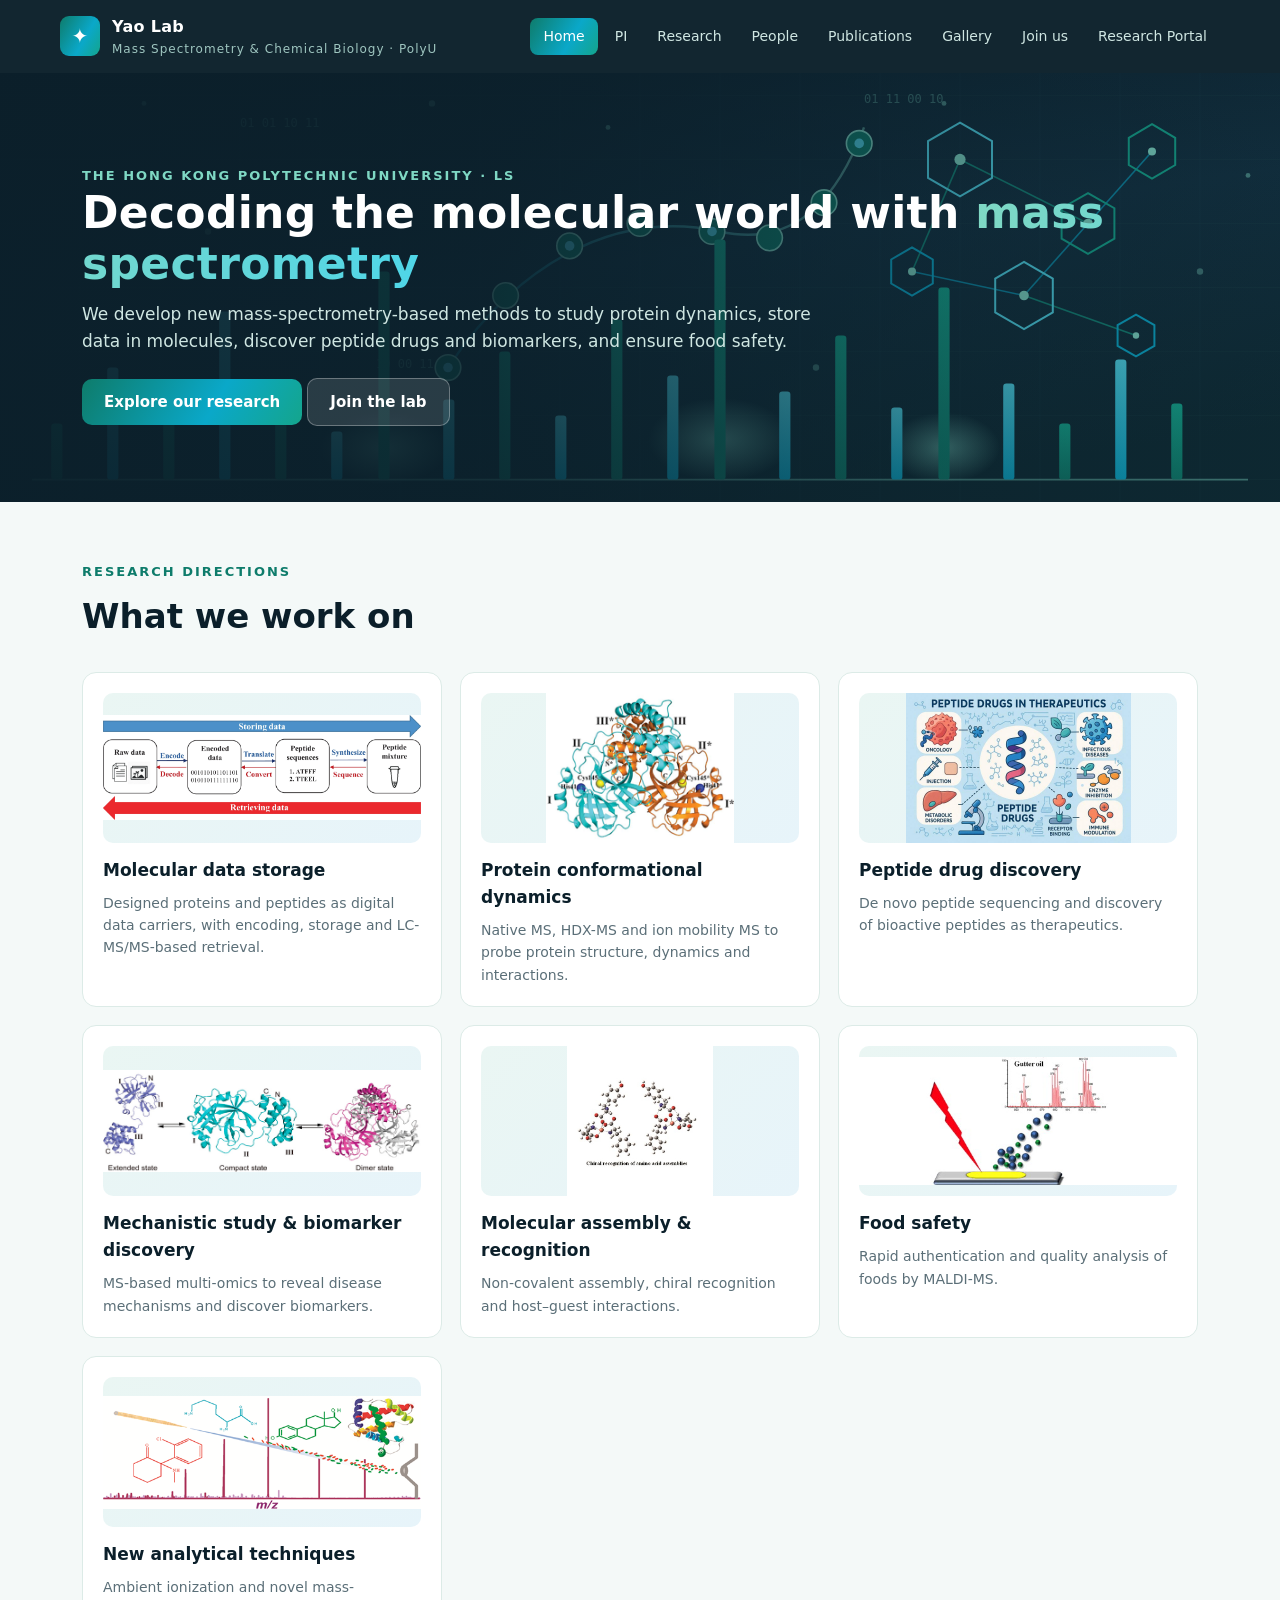
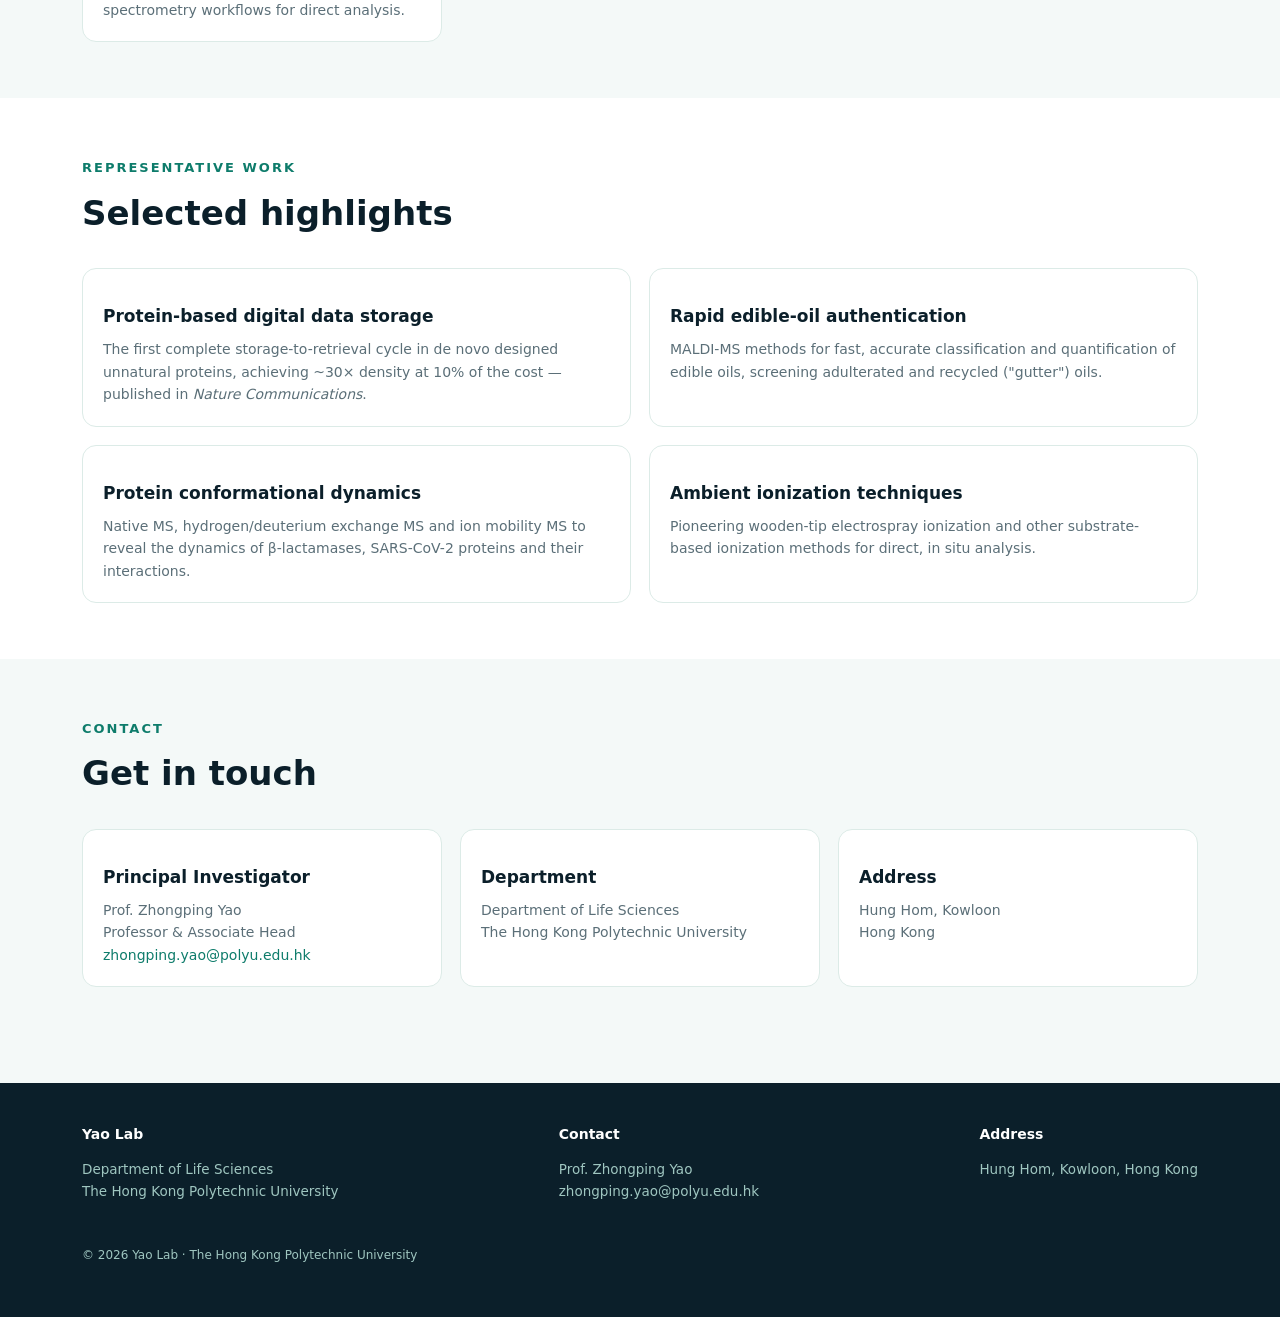
==== commit 3554ce96: "Add Gallery page and CMS collection Co-authored-by: Copilot <223556219+Copilot@users.noreply.github." ====
--- a/index.html
+++ b/index.html
@@ -21,6 +21,7 @@
       <a href="research.html">Research</a>
       <a href="people.html">People</a>
       <a href="publications.html">Publications</a>
+      <a href="gallery.html">Gallery</a>
       <a href="join.html">Join us</a>
       <a href="portal.html">Research Portal</a>
     </nav>
--- a/assets/style.css
+++ b/assets/style.css
@@ -71,6 +71,25 @@
 .card .icon svg{width:100%;height:100%;display:block}
 .tag{display:inline-block;font-size:12px;padding:3px 10px;border-radius:999px;background:#e7f4f0;color:var(--teal);font-weight:600}
 
+/* Gallery */
+.gallery-filters{display:flex;gap:8px;flex-wrap:wrap;margin-bottom:22px}
+.gallery-filter{border:1px solid var(--line);background:var(--card);color:var(--muted);padding:7px 13px;border-radius:999px;font:inherit;font-size:13px;cursor:pointer}
+.gallery-filter.active{background:var(--teal);border-color:var(--teal);color:#fff}
+.gallery-grid{grid-template-columns:repeat(3,minmax(0,1fr))}
+.gallery-card{padding:0;overflow:hidden;cursor:pointer}
+.gallery-card .gallery-cover{width:100%;height:220px;object-fit:cover;display:block;background:#eef5f3}
+.gallery-card .gallery-content{padding:18px}
+.gallery-card h3{margin:8px 0 6px;font-size:17px}
+.gallery-meta{display:flex;flex-wrap:wrap;gap:6px 12px;color:var(--muted);font-size:13px}
+.gallery-card p{margin:10px 0 0}
+.gallery-modal{position:fixed;inset:0;z-index:100;background:rgba(11,31,42,.92);display:none;align-items:center;justify-content:center;padding:24px}
+.gallery-modal.open{display:flex}
+.gallery-modal-inner{width:min(920px,100%);max-height:90vh;overflow:auto;background:var(--card);border-radius:14px;padding:20px;position:relative}
+.gallery-modal-close{position:absolute;right:14px;top:10px;border:0;background:var(--ink);color:#fff;border-radius:50%;width:34px;height:34px;font-size:22px;cursor:pointer}
+.gallery-modal h2{margin:0 44px 6px 0}
+.gallery-album{display:grid;grid-template-columns:repeat(2,minmax(0,1fr));gap:12px;margin-top:16px}
+.gallery-album img{width:100%;height:300px;object-fit:contain;display:block;border-radius:8px;background:#eef5f3}
+
 /* Person cards */
 .person{background:var(--card);border:1px solid var(--line);border-radius:14px;padding:18px;text-align:center}
 .person .avatar{width:110px;margin:0 auto 12px;border-radius:8px;background:linear-gradient(135deg,#0e7c6b,#0aa8c9);color:#fff;display:flex;align-items:center;justify-content:center;font-size:30px;font-weight:700;overflow:hidden;min-height:110px}
@@ -124,6 +143,10 @@
 
 @media(max-width:820px){
   .g2,.g3,.g4{grid-template-columns:1fr}
+  .gallery-grid{grid-template-columns:1fr}
+  .gallery-card .gallery-cover{height:240px}
+  .gallery-album{grid-template-columns:1fr}
+  .gallery-album img{height:auto;max-height:420px}
   .nav-links{display:none;flex-direction:column;align-items:stretch;width:100%;padding:10px 0}
   .nav-links.open{display:flex}
   .nav-toggle{display:block}
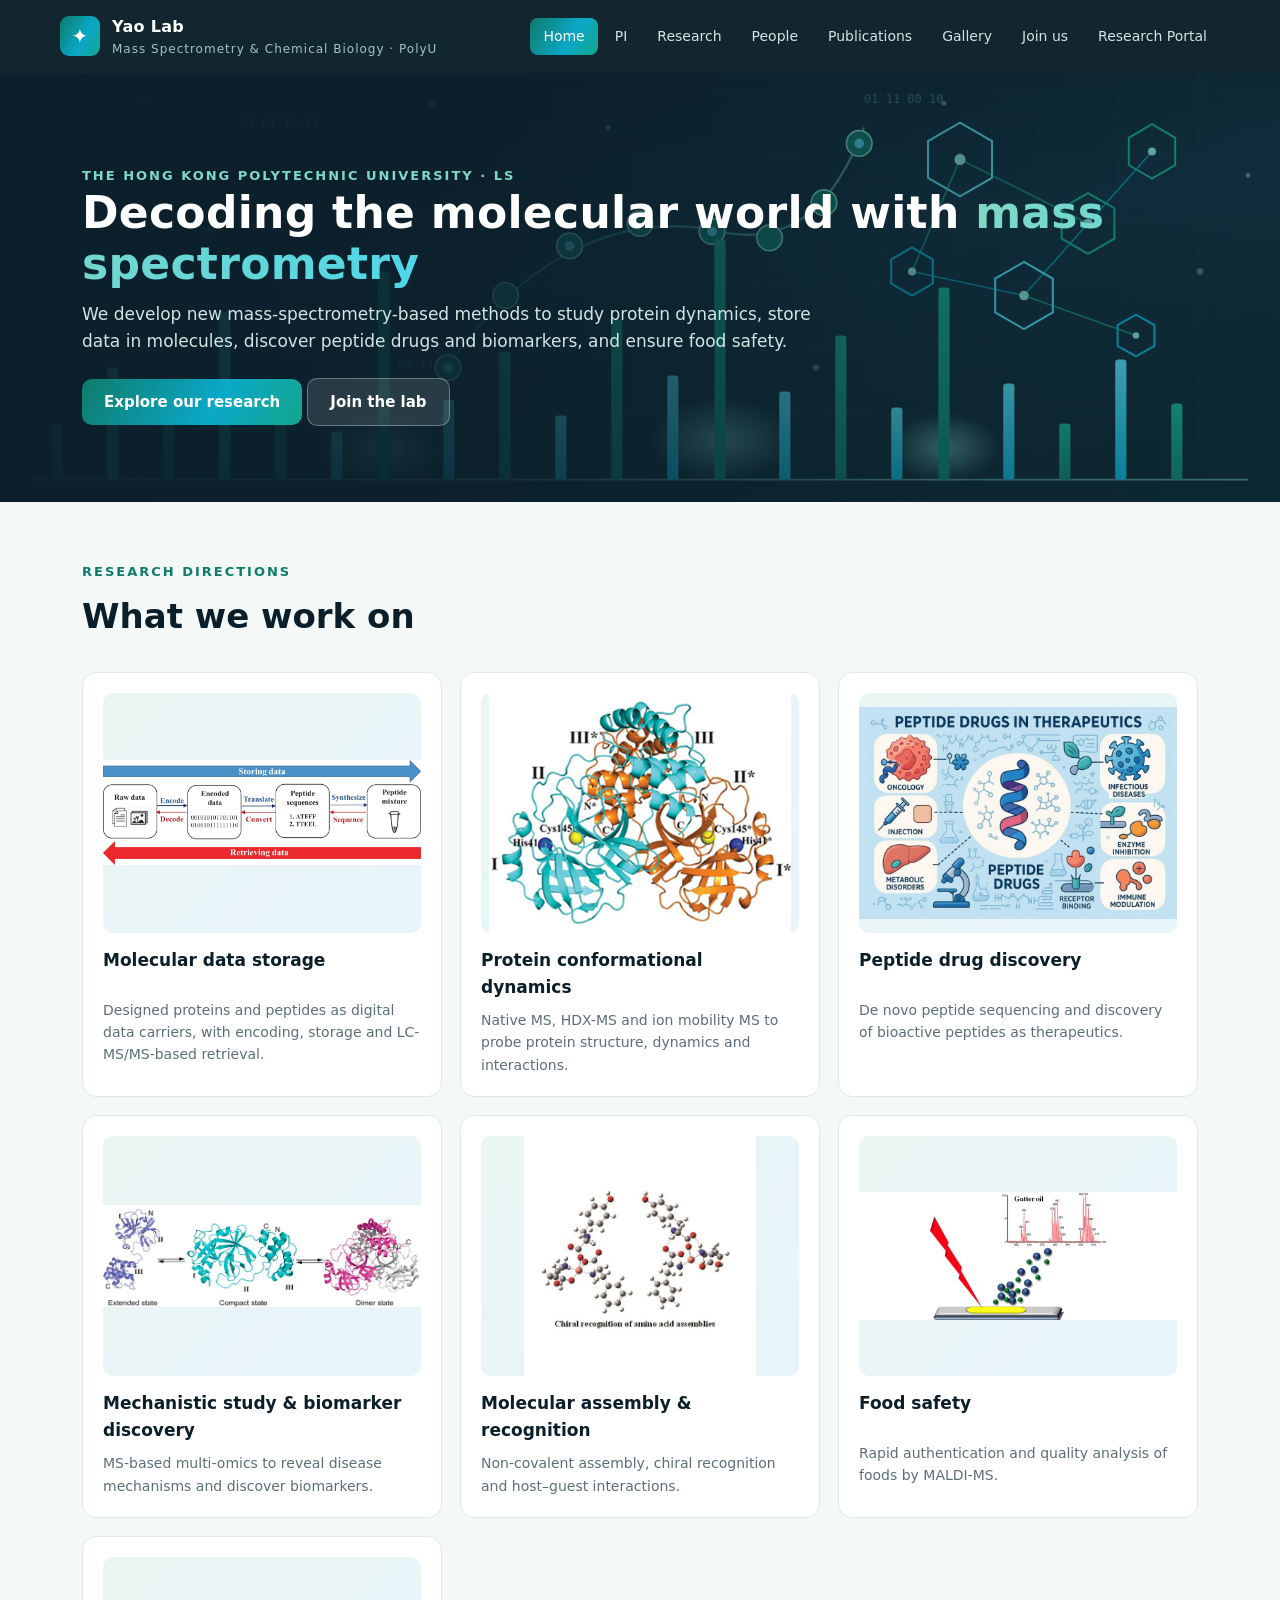
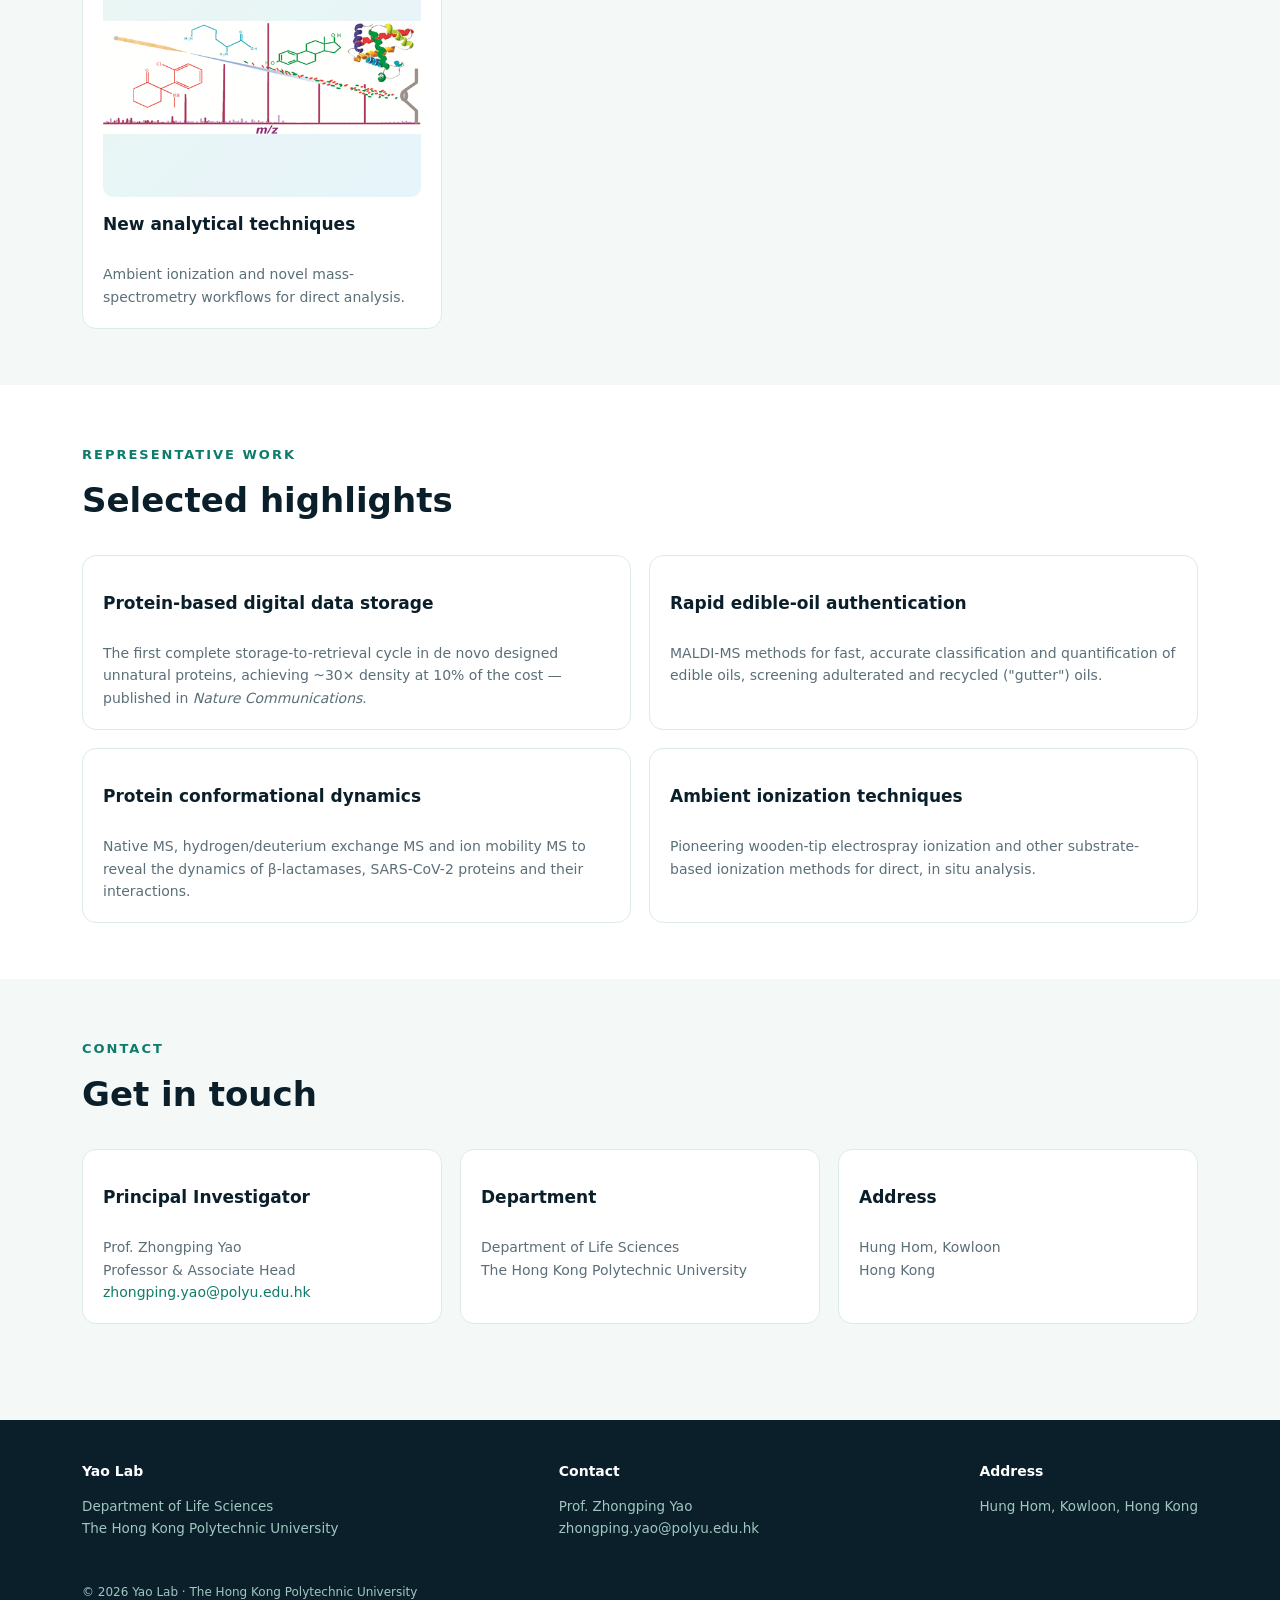
==== commit 35cdd14e: "Align research direction images on Home and Research pages" ====
--- a/index.html
+++ b/index.html
@@ -131,7 +131,7 @@
   {img:"assets/img/analytical-techniques.jpg.png", t:"New analytical techniques", d:"Ambient ionization and novel mass-spectrometry workflows for direct analysis."}
 ];
 document.getElementById('topics').innerHTML = TOPICS.map(x=>
-  '<div class="card"><div class="icon"><img src="'+x.img+'" alt="'+x.t+'"></div><h3>'+x.t+'</h3><p>'+x.d+'</p></div>'
+  '<div class="card"><div class="icon" style="height:240px"><img src="'+x.img+'" alt="'+x.t+'" style="width:100%;height:100%;object-fit:contain"></div><h3>'+x.t+'</h3><p>'+x.d+'</p></div>'
 ).join('');
 </script>
 <script src="assets/identity.js"></script>
--- a/assets/style.css
+++ b/assets/style.css
@@ -62,13 +62,13 @@
 .g2{grid-template-columns:repeat(2,1fr)}
 .g3{grid-template-columns:repeat(3,1fr)}
 .g4{grid-template-columns:repeat(4,1fr)}
-.card{background:var(--card);border:1px solid var(--line);border-radius:14px;padding:20px;transition:transform .15s,box-shadow .15s}
+.card{background:var(--card);border:1px solid var(--line);border-radius:14px;padding:20px;transition:transform .15s,box-shadow .15s;display:flex;flex-direction:column}
 .card:hover{transform:translateY(-3px);box-shadow:0 12px 28px rgba(14,124,107,.10)}
-.card h3{margin:14px 0 8px;font-size:17px}
+.card h3{margin:14px 0 8px;font-size:17px;min-height:44px}
 .card p{color:var(--muted);font-size:14px;margin:0}
-.card .icon{width:100%;height:150px;border-radius:10px;overflow:hidden;background:linear-gradient(135deg,#eaf6f3,#e7f4fa)}
-.card .icon img{width:100%;height:100%;object-fit:contain;display:block}
-.card .icon svg{width:100%;height:100%;display:block}
+.card .icon{width:100%;border-radius:10px;overflow:hidden;background:linear-gradient(135deg,#eaf6f3,#e7f4fa)}
+.card .icon img{width:100%;height:auto;object-fit:contain;display:block}
+.card .icon svg{width:100%;height:auto;display:block}
 .tag{display:inline-block;font-size:12px;padding:3px 10px;border-radius:999px;background:#e7f4f0;color:var(--teal);font-weight:600}
 
 /* Gallery */
